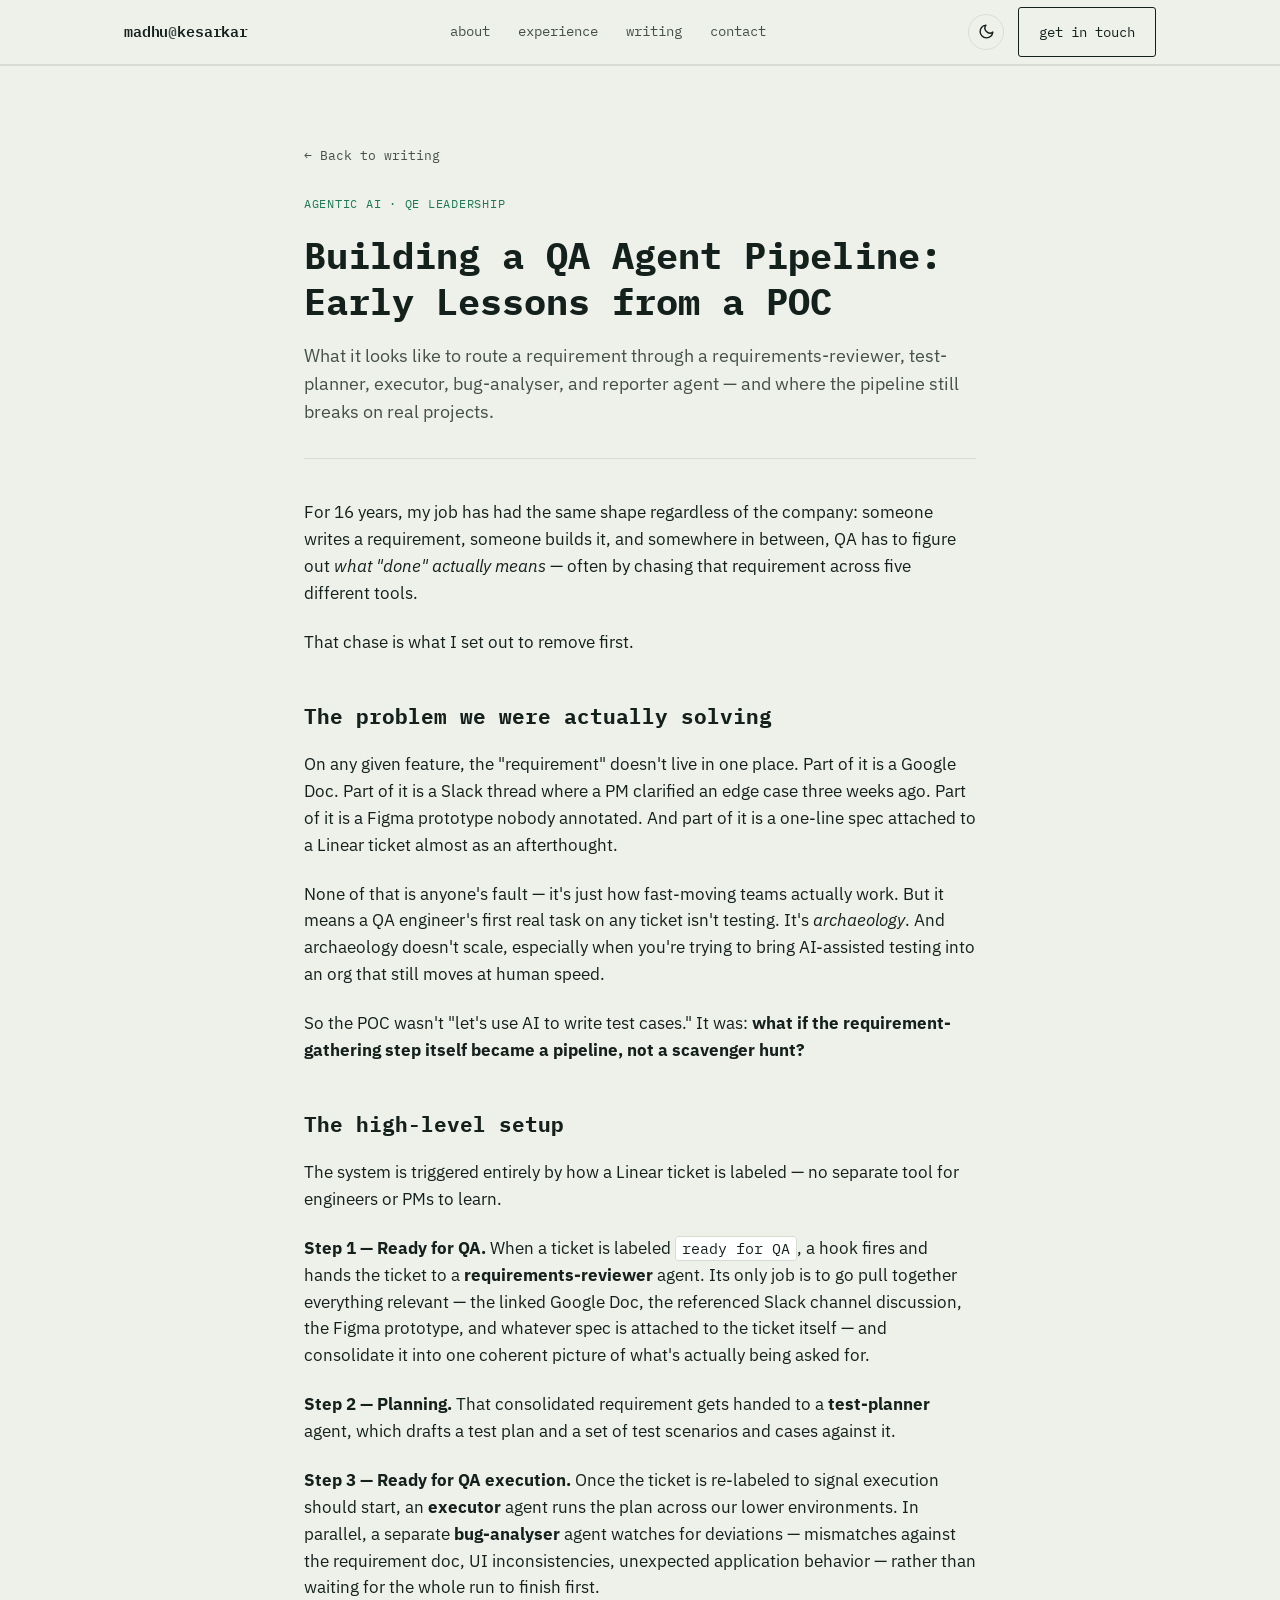
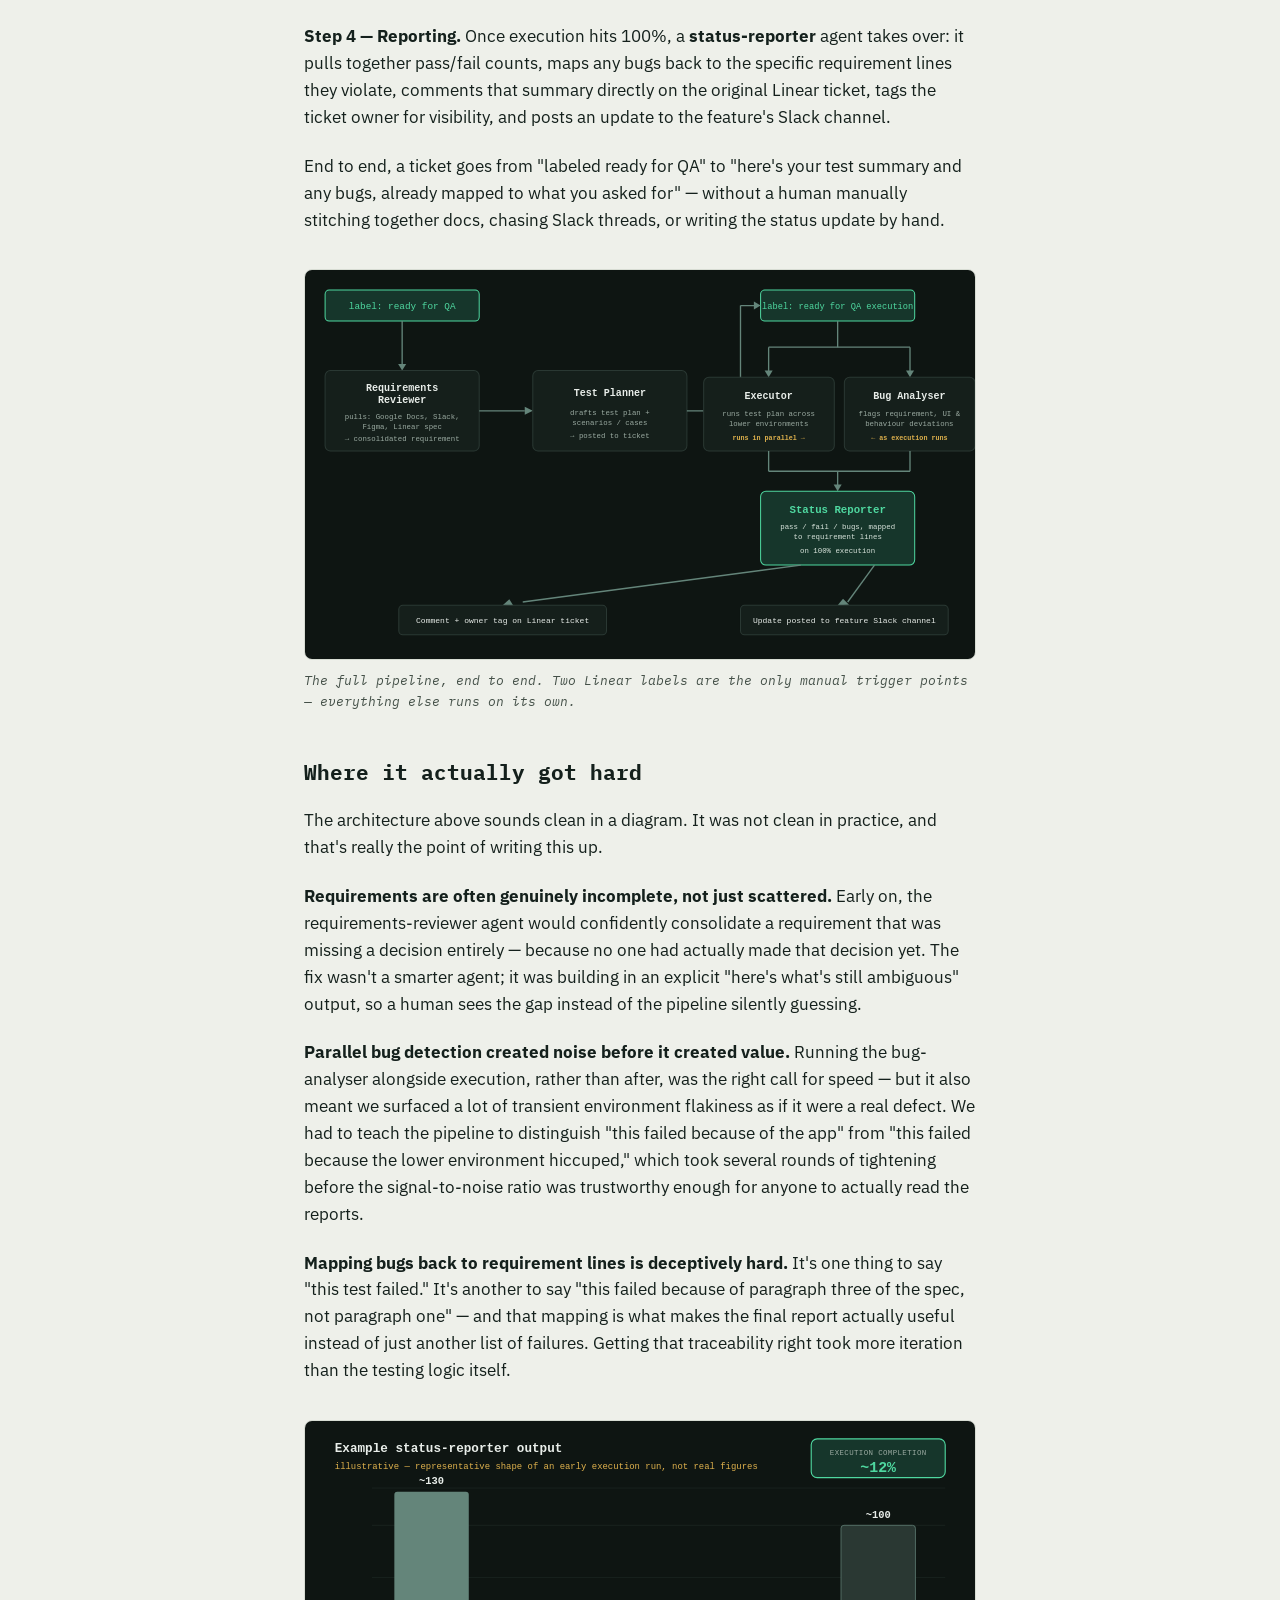
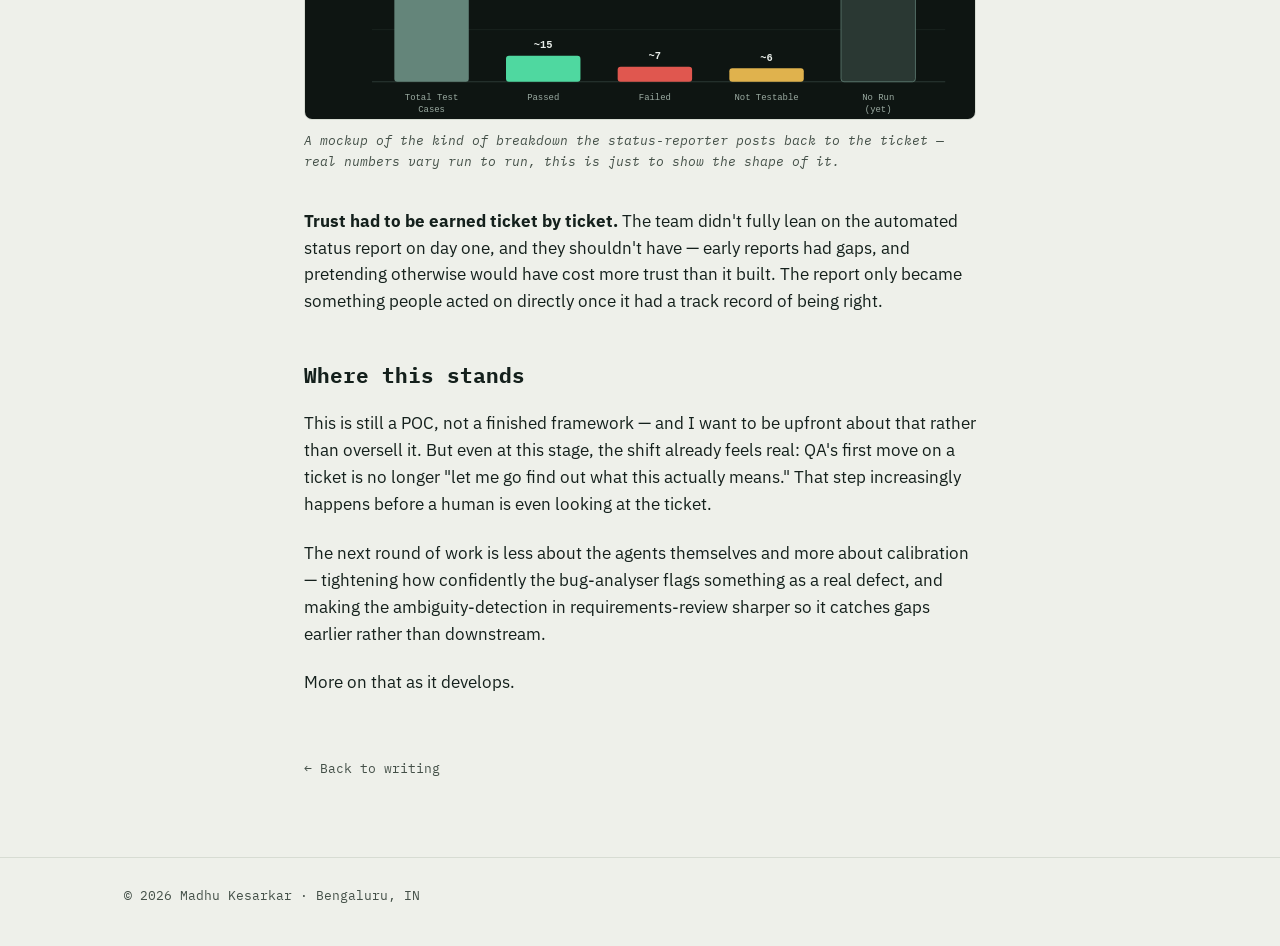
==== articles/qa-agent-pipeline-poc.html @ 87da4676 "Add QA pipeline article with diagrams" ====
<!DOCTYPE html>
<html lang="en">
<head>
<meta charset="UTF-8">
<meta name="viewport" content="width=device-width, initial-scale=1.0">
<title>Building a QA Agent Pipeline: Early Lessons from a POC — Madhu Kesarkar</title>
<meta name="description" content="A high-level look at an agentic QA pipeline POC — requirements-reviewer, test-planner, executor and bug-analyser agents triggered from Linear, and the real challenges hit along the way.">
<link rel="preconnect" href="https://fonts.googleapis.com">
<link rel="preconnect" href="https://fonts.gstatic.com" crossorigin>
<link href="https://fonts.googleapis.com/css2?family=IBM+Plex+Mono:wght@400;500;600;700&family=IBM+Plex+Sans:wght@400;500;600&display=swap" rel="stylesheet">
<link rel="stylesheet" href="../styles.css">
<script>
  (function(){
    try{
      var saved = localStorage.getItem('theme');
      var theme = saved || (window.matchMedia('(prefers-color-scheme: light)').matches ? 'light' : 'dark');
      document.documentElement.setAttribute('data-theme', theme);
    }catch(e){
      document.documentElement.setAttribute('data-theme', 'dark');
    }
  })();
</script>
</head>
<body>

<a class="skip-link" href="#main">Skip to content</a>

<header class="site-header">
  <div class="wrap header-inner">
    <a class="brand" href="../index.html#top">madhu<span class="brand-dim">@</span>kesarkar</a>
    <nav class="main-nav" aria-label="Primary">
      <a href="../index.html#about">about</a>
      <a href="../index.html#experience">experience</a>
      <a href="../index.html#writing">writing</a>
      <a href="../index.html#contact">contact</a>
    </nav>
    <div class="header-actions">
      <button class="theme-toggle" id="themeToggle" type="button" aria-label="Switch between light and dark theme">
        <svg class="icon-sun" viewBox="0 0 24 24" fill="none" stroke="currentColor" stroke-width="2" stroke-linecap="round" stroke-linejoin="round" aria-hidden="true"><circle cx="12" cy="12" r="4"></circle><path d="M12 2v2M12 20v2M4.93 4.93l1.41 1.41M17.66 17.66l1.41 1.41M2 12h2M20 12h2M6.34 17.66l-1.41 1.41M19.07 4.93l-1.41 1.41"></path></svg>
        <svg class="icon-moon" viewBox="0 0 24 24" fill="none" stroke="currentColor" stroke-width="2" stroke-linecap="round" stroke-linejoin="round" aria-hidden="true"><path d="M21 12.79A9 9 0 1 1 11.21 3 7 7 0 0 0 21 12.79z"></path></svg>
      </button>
      <a class="btn btn-ghost header-cta" href="../index.html#contact">get in touch</a>
    </div>
  </div>
</header>

<main id="main">
  <article class="section article-page">
    <div class="wrap article-wrap">

      <a class="back-link" href="../index.html#writing">← Back to writing</a>

      <p class="eyebrow">agentic ai · qe leadership</p>
      <h1 class="article-title">Building a QA Agent Pipeline: Early Lessons from a POC</h1>
      <p class="article-dek">What it looks like to route a requirement through a requirements-reviewer, test-planner, executor, bug-analyser, and reporter agent — and where the pipeline still breaks on real projects.</p>

      <div class="article-prose">

        <p>For 16 years, my job has had the same shape regardless of the company: someone writes a requirement, someone builds it, and somewhere in between, QA has to figure out <em>what "done" actually means</em> — often by chasing that requirement across five different tools.</p>

        <p>That chase is what I set out to remove first.</p>

        <h2>The problem we were actually solving</h2>

        <p>On any given feature, the "requirement" doesn't live in one place. Part of it is a Google Doc. Part of it is a Slack thread where a PM clarified an edge case three weeks ago. Part of it is a Figma prototype nobody annotated. And part of it is a one-line spec attached to a Linear ticket almost as an afterthought.</p>

        <p>None of that is anyone's fault — it's just how fast-moving teams actually work. But it means a QA engineer's first real task on any ticket isn't testing. It's <em>archaeology</em>. And archaeology doesn't scale, especially when you're trying to bring AI-assisted testing into an org that still moves at human speed.</p>

        <p>So the POC wasn't "let's use AI to write test cases." It was: <strong>what if the requirement-gathering step itself became a pipeline, not a scavenger hunt?</strong></p>

        <h2>The high-level setup</h2>

        <p>The system is triggered entirely by how a Linear ticket is labeled — no separate tool for engineers or PMs to learn.</p>

        <p><strong>Step 1 — Ready for QA.</strong> When a ticket is labeled <code>ready for QA</code>, a hook fires and hands the ticket to a <strong>requirements-reviewer</strong> agent. Its only job is to go pull together everything relevant — the linked Google Doc, the referenced Slack channel discussion, the Figma prototype, and whatever spec is attached to the ticket itself — and consolidate it into one coherent picture of what's actually being asked for.</p>

        <p><strong>Step 2 — Planning.</strong> That consolidated requirement gets handed to a <strong>test-planner</strong> agent, which drafts a test plan and a set of test scenarios and cases against it.</p>

        <p><strong>Step 3 — Ready for QA execution.</strong> Once the ticket is re-labeled to signal execution should start, an <strong>executor</strong> agent runs the plan across our lower environments. In parallel, a separate <strong>bug-analyser</strong> agent watches for deviations — mismatches against the requirement doc, UI inconsistencies, unexpected application behavior — rather than waiting for the whole run to finish first.</p>

        <p><strong>Step 4 — Reporting.</strong> Once execution hits 100%, a <strong>status-reporter</strong> agent takes over: it pulls together pass/fail counts, maps any bugs back to the specific requirement lines they violate, comments that summary directly on the original Linear ticket, tags the ticket owner for visibility, and posts an update to the feature's Slack channel.</p>

        <p>End to end, a ticket goes from "labeled ready for QA" to "here's your test summary and any bugs, already mapped to what you asked for" — without a human manually stitching together docs, chasing Slack threads, or writing the status update by hand.</p>

        <figure class="article-figure">
          <img src="images/pipeline-flow.svg" alt="Pipeline flow: from a Linear ticket labeled ready for QA, through requirements-reviewer, test-planner, executor and bug-analyser running in parallel, to a status-reporter that comments back on the ticket and posts to Slack">
          <figcaption>The full pipeline, end to end. Two Linear labels are the only manual trigger points — everything else runs on its own.</figcaption>
        </figure>

        <h2>Where it actually got hard</h2>

        <p>The architecture above sounds clean in a diagram. It was not clean in practice, and that's really the point of writing this up.</p>

        <p><strong>Requirements are often genuinely incomplete, not just scattered.</strong> Early on, the requirements-reviewer agent would confidently consolidate a requirement that was missing a decision entirely — because no one had actually made that decision yet. The fix wasn't a smarter agent; it was building in an explicit "here's what's still ambiguous" output, so a human sees the gap instead of the pipeline silently guessing.</p>

        <p><strong>Parallel bug detection created noise before it created value.</strong> Running the bug-analyser alongside execution, rather than after, was the right call for speed — but it also meant we surfaced a lot of transient environment flakiness as if it were a real defect. We had to teach the pipeline to distinguish "this failed because of the app" from "this failed because the lower environment hiccuped," which took several rounds of tightening before the signal-to-noise ratio was trustworthy enough for anyone to actually read the reports.</p>

        <p><strong>Mapping bugs back to requirement lines is deceptively hard.</strong> It's one thing to say "this test failed." It's another to say "this failed because of paragraph three of the spec, not paragraph one" — and that mapping is what makes the final report actually useful instead of just another list of failures. Getting that traceability right took more iteration than the testing logic itself.</p>

        <figure class="article-figure">
          <img src="images/example-status-report.svg" alt="Example bar chart of an illustrative status report: 42 passed, 6 failed, 5 bugs mapped to requirement, 2 unmapped deviations">
          <figcaption>A mockup of the kind of breakdown the status-reporter posts back to the ticket — real numbers vary run to run, this is just to show the shape of it.</figcaption>
        </figure>

        <p><strong>Trust had to be earned ticket by ticket.</strong> The team didn't fully lean on the automated status report on day one, and they shouldn't have — early reports had gaps, and pretending otherwise would have cost more trust than it built. The report only became something people acted on directly once it had a track record of being right.</p>

        <h2>Where this stands</h2>

        <p>This is still a POC, not a finished framework — and I want to be upfront about that rather than oversell it. But even at this stage, the shift already feels real: QA's first move on a ticket is no longer "let me go find out what this actually means." That step increasingly happens before a human is even looking at the ticket.</p>

        <p>The next round of work is less about the agents themselves and more about calibration — tightening how confidently the bug-analyser flags something as a real defect, and making the ambiguity-detection in requirements-review sharper so it catches gaps earlier rather than downstream.</p>

        <p>More on that as it develops.</p>

      </div>

      <a class="back-link back-link-bottom" href="../index.html#writing">← Back to writing</a>

    </div>
  </article>
</main>

<footer class="site-footer">
  <div class="wrap footer-inner">
    <span>© <span id="year">2026</span> Madhu Kesarkar · Bengaluru, IN</span>
  </div>
</footer>

<script src="../script.js"></script>
</body>
</html>
---- styles.css ----
/* ===========================================================
   Design tokens
=========================================================== */
:root{
  --ink:        #E8EDE9;
  --ink-soft:   #9AAAA1;
  --paper:      #0E1512;
  --panel:      #151F1B;
  --rule:       #2A3833;
  --pass:       #4FD8A0;
  --pass-bg:    #16362B;
  --pending:    #E0B24D;
  --pending-bg: #392E14;
  --term-bg:    #060B09;
  --term-text:  #D9E4DC;
  --term-dim:   #64857A;
  --header-bg:  rgba(14,21,18,0.85);
  --alt-bg:     rgba(255,255,255,0.02);

  --font-mono: 'IBM Plex Mono', ui-monospace, SFMono-Regular, Menlo, monospace;
  --font-sans: 'IBM Plex Sans', -apple-system, BlinkMacSystemFont, sans-serif;

  --wrap: 1080px;
}

:root[data-theme="light"]{
  --ink:        #14201C;
  --ink-soft:   #445048;
  --paper:      #EEF0EA;
  --panel:      #FFFFFF;
  --rule:       #D7DCD3;
  --pass:       #1E7A54;
  --pass-bg:    #E4F0E9;
  --pending:    #8A6A1C;
  --pending-bg: #F1EADA;
  --term-bg:    #101815;
  --term-text:  #D9E4DC;
  --term-dim:   #7FA394;
  --header-bg:  rgba(238,240,234,0.9);
  --alt-bg:     rgba(20,32,28,0.03);
}

*, *::before, *::after{ box-sizing: border-box; }

html{ scroll-behavior: smooth; }
@media (prefers-reduced-motion: reduce){
  html{ scroll-behavior: auto; }
  *, *::before, *::after{ animation-duration: 0.001ms !important; animation-iteration-count: 1 !important; transition-duration: 0.001ms !important; }
}

body{
  margin:0;
  background: var(--paper);
  color: var(--ink);
  font-family: var(--font-sans);
  font-size: 16px;
  line-height: 1.6;
  -webkit-font-smoothing: antialiased;
  transition: background 0.2s ease, color 0.2s ease;
}

.wrap{
  max-width: var(--wrap);
  margin: 0 auto;
  padding: 0 24px;
}

a{ color: inherit; }

.skip-link{
  position:absolute; left:-9999px; top:auto;
  background: var(--ink); color: var(--paper);
  padding: 10px 16px; z-index: 100; font-family: var(--font-mono);
}
.skip-link:focus{ left: 16px; top: 16px; }

:focus-visible{
  outline: 2px solid var(--pass);
  outline-offset: 3px;
}

/* ===========================================================
   Header
=========================================================== */
.site-header{
  position: sticky; top:0; z-index: 50;
  background: var(--header-bg);
  backdrop-filter: blur(6px);
  border-bottom: 1px solid var(--rule);
}
.header-inner{
  display:flex; align-items:center; justify-content:space-between;
  height: 64px;
}
.brand{
  font-family: var(--font-mono);
  font-weight:600;
  font-size: 0.95rem;
  text-decoration:none;
  letter-spacing: -0.01em;
}
.brand-dim{ color: var(--ink-soft); }

.main-nav{
  display:flex; gap: 28px;
  font-family: var(--font-mono);
  font-size: 0.85rem;
}
.main-nav a{ text-decoration:none; color: var(--ink-soft); }
.main-nav a:hover{ color: var(--ink); }

.header-cta{
  font-size: 0.8rem;
  padding: 8px 14px;
}

.header-actions{
  display:flex; align-items:center; gap: 14px;
}

.theme-toggle{
  display:flex; align-items:center; justify-content:center;
  width: 36px; height: 36px;
  border-radius: 999px;
  border: 1px solid var(--rule);
  background: transparent;
  color: var(--ink);
  cursor: pointer;
  transition: border-color 0.15s ease, background 0.15s ease;
}
.theme-toggle:hover{ border-color: var(--pass); }
.theme-toggle svg{ width: 17px; height: 17px; }
.theme-toggle .icon-moon{ display:none; }
:root[data-theme="light"] .theme-toggle .icon-sun{ display:none; }
:root[data-theme="light"] .theme-toggle .icon-moon{ display:block; }

@media (max-width: 720px){
  .main-nav{ display:none; }
}

/* ===========================================================
   Buttons
=========================================================== */
.btn{
  display:inline-flex; align-items:center; gap:6px;
  font-family: var(--font-mono);
  font-size: 0.9rem;
  text-decoration:none;
  padding: 12px 20px;
  border-radius: 3px;
  border: 1px solid transparent;
  transition: background 0.15s ease, color 0.15s ease, border-color 0.15s ease;
}
.btn-primary{
  background: var(--ink);
  color: var(--paper);
}
.btn-primary:hover{ background: var(--pass); }

.btn-ghost{
  border-color: var(--ink);
  color: var(--ink);
  background: transparent;
}
.btn-ghost:hover{ background: var(--ink); color: var(--paper); }

/* ===========================================================
   Hero
=========================================================== */
.hero{ padding: 64px 0 40px; }

.hero-grid{
  display:grid;
  grid-template-columns: 1.1fr 1fr;
  gap: 56px;
  align-items: start;
}

.eyebrow{
  font-family: var(--font-mono);
  font-size: 0.78rem;
  letter-spacing: 0.06em;
  text-transform: uppercase;
  color: var(--pass);
  margin: 0 0 18px;
}

.hero-title{
  font-family: var(--font-mono);
  font-size: clamp(2rem, 4vw, 3rem);
  font-weight: 700;
  line-height: 1.15;
  letter-spacing: -0.01em;
  margin: 0 0 22px;
}
.hero-title em{ font-style: italic; color: var(--pass); }

.hero-lede{
  font-size: 1.05rem;
  color: var(--ink-soft);
  max-width: 46ch;
  margin: 0 0 28px;
}

.hero-actions{ display:flex; gap: 14px; flex-wrap: wrap; }

/* Terminal console */
.console{
  background: var(--term-bg);
  color: var(--term-text);
  border: 1px solid var(--rule);
  border-radius: 8px;
  overflow: hidden;
  box-shadow: 0 20px 50px -20px rgba(0,0,0,0.6);
}
.console-head{
  padding: 10px 16px;
  border-bottom: 1px solid rgba(255,255,255,0.08);
}
.console-tag{
  font-family: var(--font-mono);
  font-size: 0.72rem;
  color: var(--term-dim);
  letter-spacing: 0.04em;
}
.console-body{
  margin:0;
  padding: 22px 20px 26px;
  font-family: var(--font-mono);
  font-size: 0.88rem;
  line-height: 1.9;
  white-space: pre-wrap;
  word-break: break-word;
}
.c-prompt{ color: var(--pass); }
.c-out{ color: var(--term-text); }
.c-dim{ color: var(--term-dim); }
.c-pass{ color: #7FD8AE; display:inline-block; margin-top:4px; }

.cursor{
  display:inline-block;
  width: 8px; height: 1em;
  background: #7FD8AE;
  margin-left: 6px;
  vertical-align: text-bottom;
  animation: blink 1s steps(1) infinite;
}
@keyframes blink{ 50%{ opacity: 0; } }

@media (max-width: 860px){
  .hero-grid{ grid-template-columns: 1fr; }
}

/* Stat strip */
.stat-strip{
  list-style:none; margin: 40px 0 0; padding:0;
  display:flex; flex-wrap: wrap; gap: 12px;
}
.stat-pill{
  display:flex; align-items:center; gap:8px;
  font-family: var(--font-mono);
  font-size: 0.8rem;
  background: var(--panel);
  border: 1px solid var(--rule);
  padding: 9px 14px;
  border-radius: 999px;
}
.stat-pill .dot{
  width:7px; height:7px; border-radius:50%;
  background: var(--pass);
  flex: none;
}

/* ===========================================================
   Sections
=========================================================== */
.section{ padding: 76px 0; border-top: 1px solid var(--rule); }
.section-alt{ background: var(--alt-bg); }

.section-grid{
  display:grid;
  grid-template-columns: 180px 1fr;
  gap: 48px;
}
@media (max-width: 720px){
  .section-grid{ grid-template-columns: 1fr; gap: 20px; }
}

.label-tag{
  font-family: var(--font-mono);
  font-size: 0.8rem;
  text-transform: uppercase;
  letter-spacing: 0.06em;
  color: var(--ink-soft);
  position: sticky;
  top: 90px;
}

.lead-text{
  font-size: 1.15rem;
  max-width: 62ch;
  margin: 0 0 32px;
}
.lead-text-tight{ margin-bottom: 40px; }

.about-layout{
  display:grid;
  grid-template-columns: 220px 1fr;
  gap: 40px;
  align-items: start;
}
.about-photo{
  margin:0;
  border-radius: 8px;
  overflow: hidden;
  border: 1px solid var(--rule);
  background: var(--panel);
}
.about-photo img{
  display:block;
  width: 100%;
  aspect-ratio: 4 / 5;
  object-fit: cover;
  object-position: top center;
}
.about-photo figcaption{
  font-family: var(--font-mono);
  font-size: 0.72rem;
  color: var(--ink-soft);
  padding: 10px 12px;
  border-top: 1px solid var(--rule);
}

@media (max-width: 720px){
  .about-layout{ grid-template-columns: 1fr; }
  .about-photo{ max-width: 220px; }
}

.skill-groups{
  display: grid;
  gap: 24px;
  margin: 0 0 40px;
}
.skill-group-label{
  font-family: var(--font-mono);
  font-size: 0.72rem;
  text-transform: uppercase;
  letter-spacing: 0.06em;
  color: var(--ink-soft);
  margin: 0 0 10px;
}
.skill-group .chip-list{ margin: 0; }

/* Chip list (skills) */
.chip-list{
  list-style:none; margin: 0 0 40px; padding:0;
  display:flex; flex-wrap:wrap; gap: 10px;
}
.chip-list li{
  font-family: var(--font-mono);
  font-size: 0.8rem;
  background: var(--panel);
  border: 1px solid var(--rule);
  border-radius: 4px;
  padding: 7px 12px;
}

.now-heading{
  font-family: var(--font-mono);
  font-size: 0.8rem;
  text-transform: uppercase;
  letter-spacing: 0.05em;
  color: var(--pass);
  margin: 0 0 12px;
}
.now-list{ margin: 0; padding-left: 20px; }
.now-list li{ margin-bottom: 8px; }

/* ===========================================================
   Experience timeline
=========================================================== */
.timeline{
  list-style:none; margin:0; padding:0;
  border-left: 2px solid var(--rule);
}
.role{
  position: relative;
  padding: 0 0 40px 28px;
}
.role::before{
  content:"";
  position:absolute;
  left: -7px; top: 4px;
  width: 12px; height: 12px;
  border-radius: 50%;
  background: var(--pass-bg);
  border: 2px solid var(--pass);
}
.role:last-child{ padding-bottom: 4px; }

.role-when{
  font-family: var(--font-mono);
  font-size: 0.78rem;
  color: var(--pass);
  margin-bottom: 6px;
}
.role-main h3{
  margin: 0 0 4px;
  font-size: 1.15rem;
  font-family: var(--font-mono);
}
.role-org{
  margin: 0 0 12px;
  color: var(--ink-soft);
  font-size: 0.95rem;
}
.role-context{ color: var(--ink-soft); }

.role-points{ margin: 0 0 14px; padding-left: 20px; }
.role-points li{ margin-bottom: 6px; }

.role-current{
  background: var(--pass-bg);
  border-radius: 8px;
  padding: 18px 20px 18px 34px;
  margin-left: -34px;
  margin-bottom: 8px;
}
.role-current::before{
  left: 8px;
}
.current-tag{
  display:inline-block;
  font-family: var(--font-mono);
  font-size: 0.68rem;
  text-transform: uppercase;
  letter-spacing: 0.05em;
  color: var(--paper);
  background: var(--pass);
  padding: 3px 9px;
  border-radius: 999px;
  margin-left: 8px;
  vertical-align: middle;
}

.tag-list{
  list-style:none; display:flex; flex-wrap:wrap; gap:8px; margin:0; padding:0;
}
.tag-list li{
  font-family: var(--font-mono);
  font-size: 0.72rem;
  background: var(--pass-bg);
  color: var(--pass);
  padding: 4px 10px;
  border-radius: 999px;
}

.edu-cert-grid{
  margin-top: 48px;
  display:grid;
  grid-template-columns: 1fr 1fr;
  gap: 40px;
  padding-top: 40px;
  border-top: 1px solid var(--rule);
}
@media (max-width: 640px){
  .edu-cert-grid{ grid-template-columns: 1fr; }
}
.plain-text{ margin:0; }
.plain-list{ margin:0; padding-left: 20px; }
.plain-list li{ margin-bottom: 6px; }

/* ===========================================================
   Writing queue
=========================================================== */
.writing-queue{ list-style:none; margin:0; padding:0; display:flex; flex-direction:column; gap: 28px; }
.queue-item{
  background: var(--panel);
  border: 1px solid var(--rule);
  border-radius: 6px;
  padding: 22px 24px;
}
.queue-status{
  display:inline-block;
  font-family: var(--font-mono);
  font-size: 0.7rem;
  text-transform: uppercase;
  letter-spacing: 0.05em;
  color: var(--pending);
  background: var(--pending-bg);
  padding: 4px 10px;
  border-radius: 999px;
  margin-bottom: 12px;
}
.queue-item h3{ margin: 0 0 8px; font-size: 1.05rem; }
.queue-item h3 a{ color: var(--ink); text-decoration: none; }
.queue-item h3 a:hover{ color: var(--pass); }
.queue-item p{ margin: 0 0 14px; color: var(--ink-soft); }

.queue-status-live{
  color: var(--pass);
  background: var(--pass-bg);
}

.read-link{
  display:inline-block;
  margin-top: 14px;
  font-family: var(--font-mono);
  font-size: 0.82rem;
  color: var(--pass);
  text-decoration: none;
}
.read-link:hover{ text-decoration: underline; }

/* ===========================================================
   Article page
=========================================================== */
.article-wrap{ max-width: 720px; }

.back-link{
  display:inline-block;
  font-family: var(--font-mono);
  font-size: 0.82rem;
  color: var(--ink-soft);
  text-decoration: none;
  margin-bottom: 28px;
}
.back-link:hover{ color: var(--pass); }
.back-link-bottom{ margin-top: 40px; margin-bottom: 0; }

.article-title{
  font-family: var(--font-mono);
  font-size: clamp(1.6rem, 3.4vw, 2.3rem);
  line-height: 1.25;
  margin: 0 0 18px;
}

.article-dek{
  font-size: 1.1rem;
  color: var(--ink-soft);
  margin: 0 0 40px;
  padding-bottom: 32px;
  border-bottom: 1px solid var(--rule);
}

.article-prose{ font-size: 1.05rem; }
.article-prose p{ margin: 0 0 22px; }
.article-prose h2{
  font-family: var(--font-mono);
  font-size: 1.3rem;
  margin: 44px 0 18px;
}
.article-prose strong{ color: var(--ink); }
.article-prose code{
  font-family: var(--font-mono);
  font-size: 0.88em;
  background: var(--panel);
  border: 1px solid var(--rule);
  padding: 2px 6px;
  border-radius: 3px;
}

.article-figure{
  margin: 36px 0;
}
.article-figure img{
  width: 100%;
  height: auto;
  border-radius: 8px;
  border: 1px solid var(--rule);
  display:block;
}
.article-figure figcaption{
  font-family: var(--font-mono);
  font-size: 0.82rem;
  color: var(--ink-soft);
  margin-top: 10px;
  font-style: italic;
}
.section-contact{ text-align:center; }
.contact-title{
  font-family: var(--font-mono);
  font-size: clamp(1.5rem, 3vw, 2.1rem);
  max-width: 20ch;
  margin: 0 auto 32px;
}
.contact-links{
  display:flex; gap: 14px; justify-content:center; flex-wrap: wrap;
  margin-bottom: 56px;
}

.contact-form{
  max-width: 520px;
  margin: 0 auto;
  text-align: left;
}
.hp-field{ position:absolute; left:-9999px; }
.form-row{ margin-bottom: 20px; }
.form-row label{
  display:block;
  font-family: var(--font-mono);
  font-size: 0.8rem;
  color: var(--ink-soft);
  margin-bottom: 6px;
}
.form-row input,
.form-row textarea{
  width: 100%;
  background: var(--panel);
  border: 1px solid var(--rule);
  border-radius: 4px;
  color: var(--ink);
  font-family: var(--font-sans);
  font-size: 0.95rem;
  padding: 10px 12px;
  resize: vertical;
}
.form-row input:focus,
.form-row textarea:focus{
  outline: 2px solid var(--pass);
  outline-offset: 1px;
}
.contact-form .btn{
  width: 100%;
  justify-content: center;
  border: none;
  cursor: pointer;
}
.form-status{
  font-family: var(--font-mono);
  font-size: 0.85rem;
  color: var(--pass);
  margin: 14px 0 0;
  min-height: 1.2em;
}

/* ===========================================================
   Footer
=========================================================== */
.site-footer{
  border-top: 1px solid var(--rule);
  padding: 28px 0 40px;
}
.footer-inner{
  font-family: var(--font-mono);
  font-size: 0.8rem;
  color: var(--ink-soft);
}
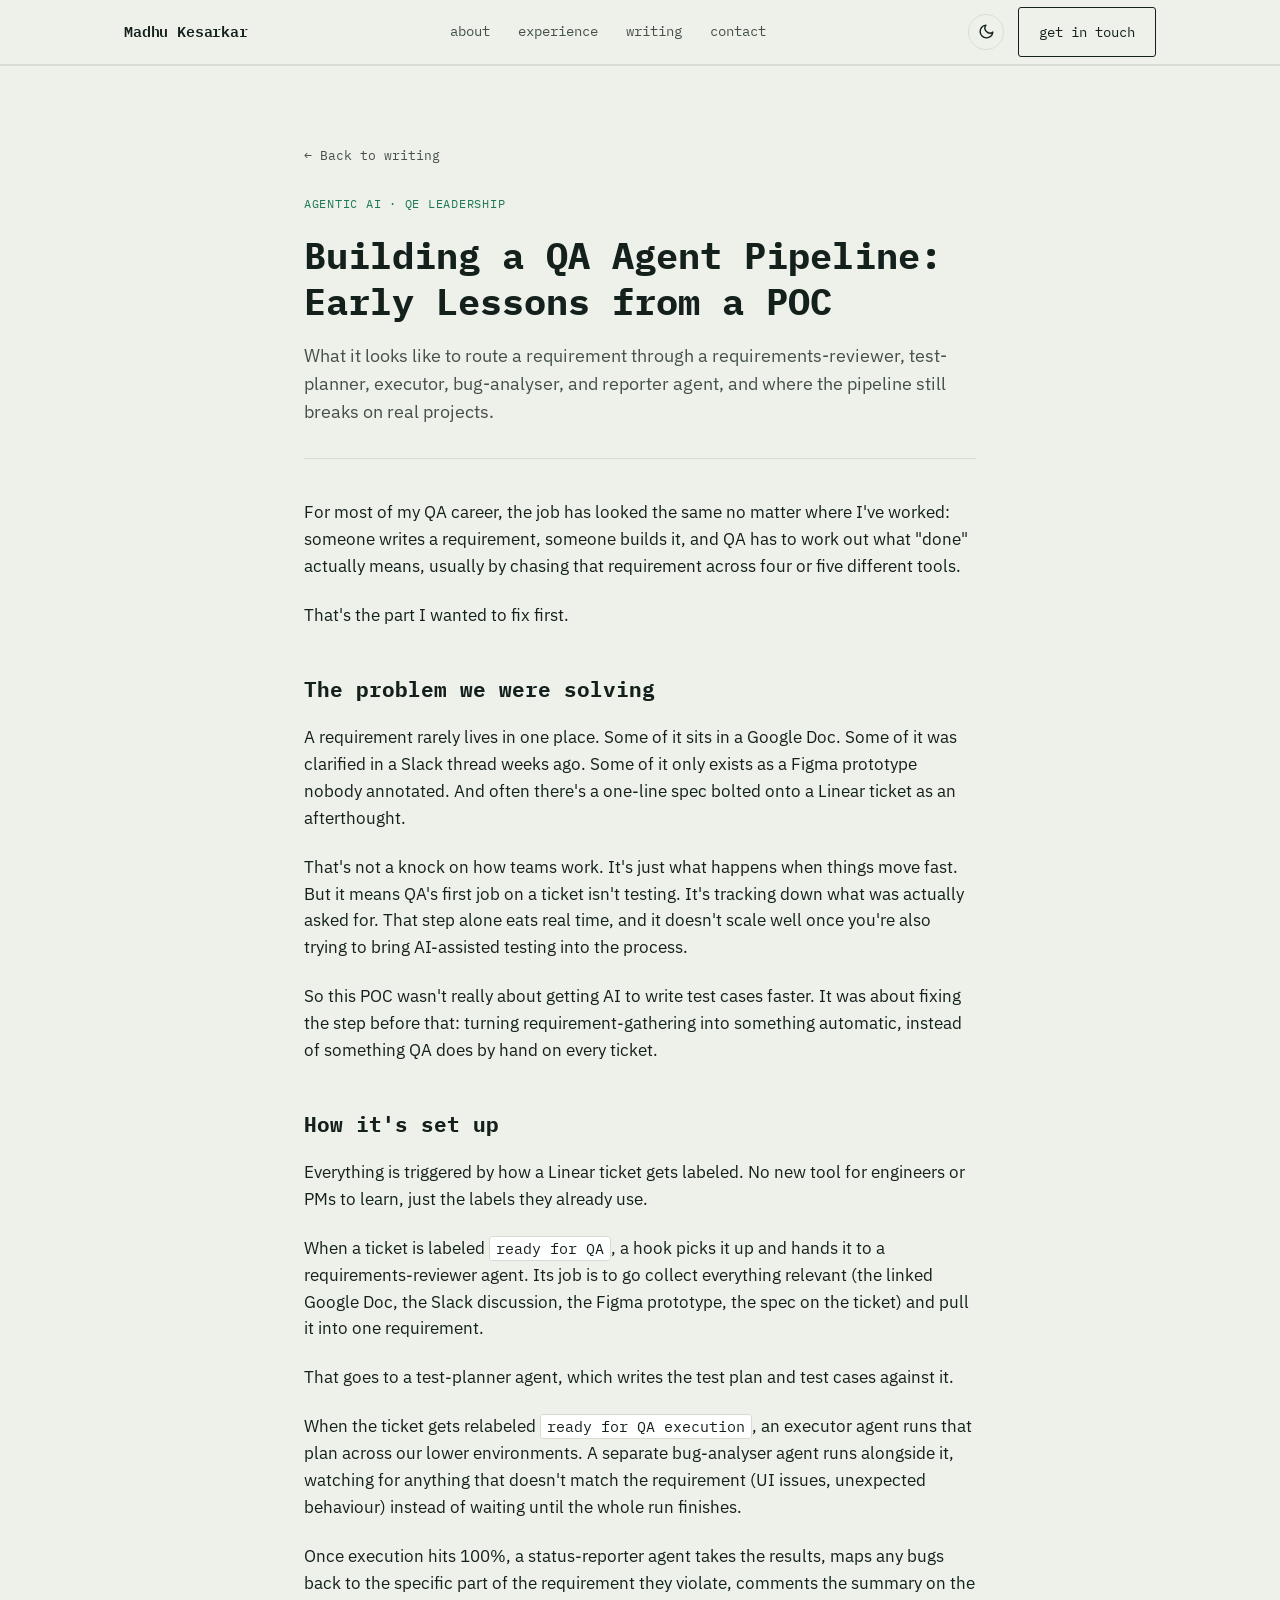
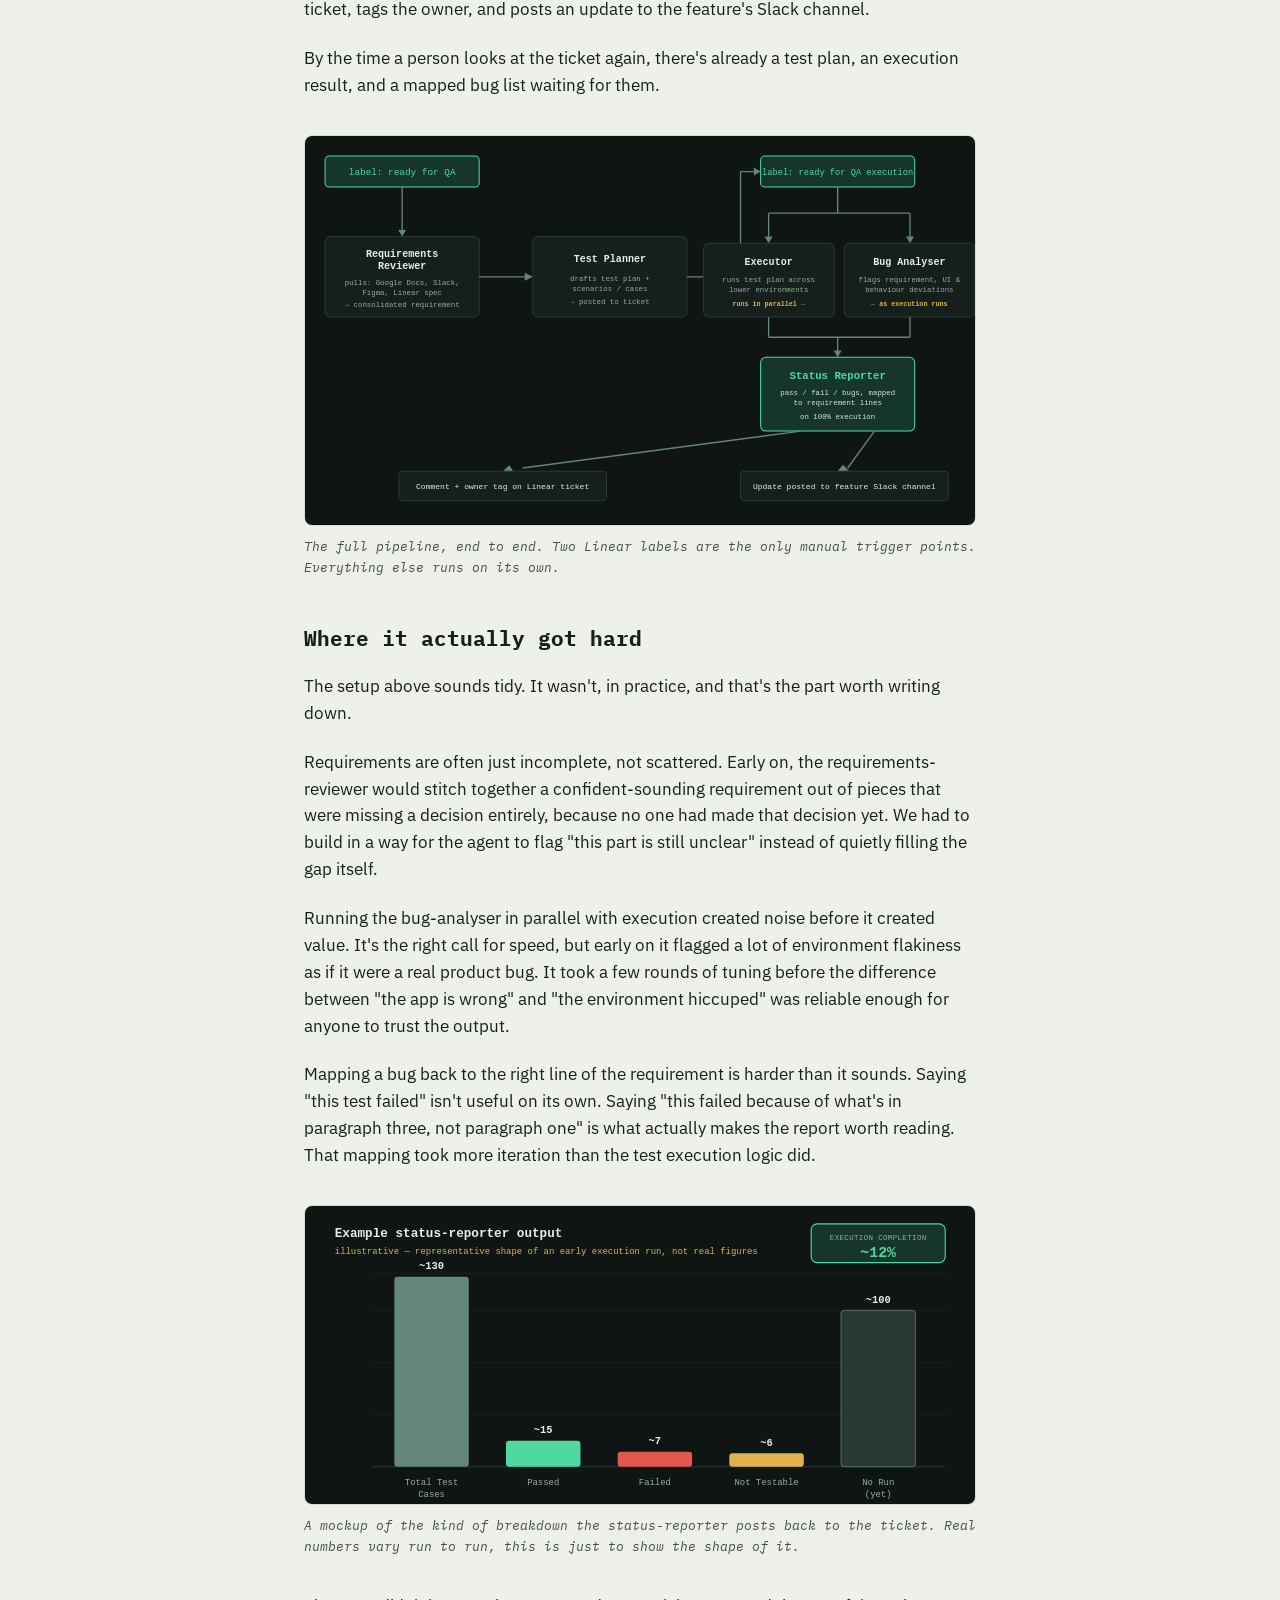
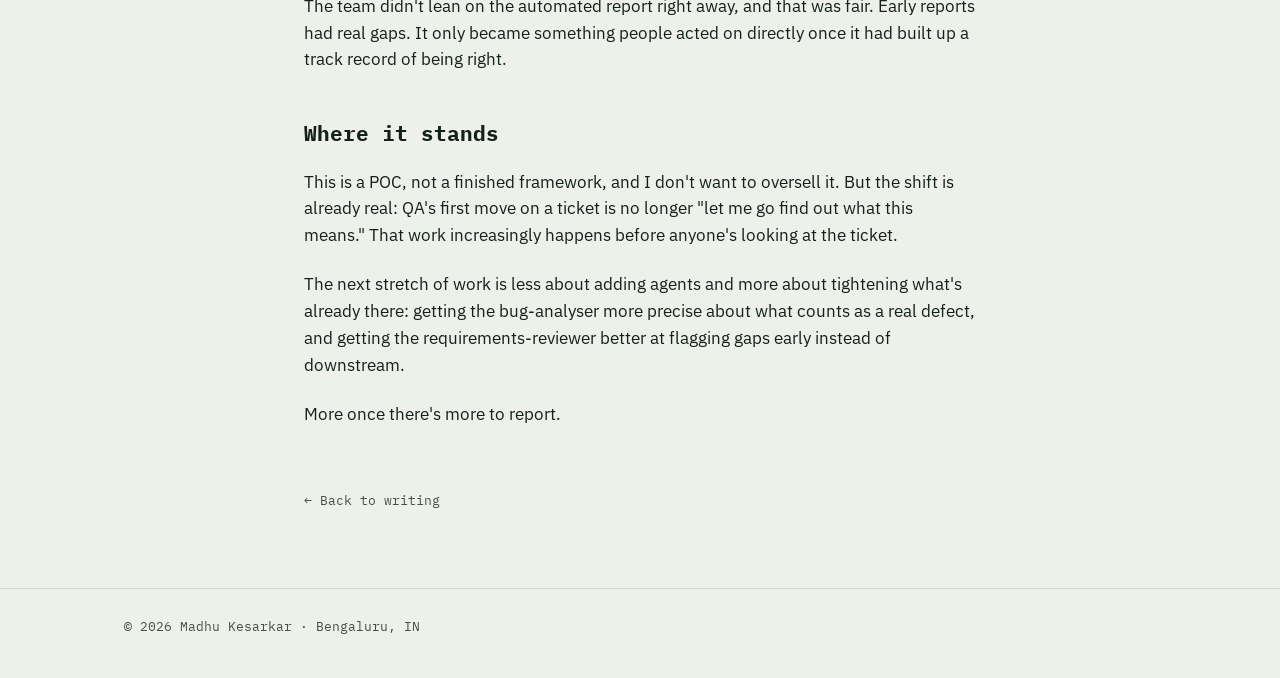
==== commit 57e32941: "Fix header name, remove em-dashes from article" ====
--- a/articles/qa-agent-pipeline-poc.html
+++ b/articles/qa-agent-pipeline-poc.html
@@ -3,8 +3,8 @@
 <head>
 <meta charset="UTF-8">
 <meta name="viewport" content="width=device-width, initial-scale=1.0">
-<title>Building a QA Agent Pipeline: Early Lessons from a POC — Madhu Kesarkar</title>
-<meta name="description" content="A high-level look at an agentic QA pipeline POC — requirements-reviewer, test-planner, executor and bug-analyser agents triggered from Linear, and the real challenges hit along the way.">
+<title>Building a QA Agent Pipeline: Early Lessons from a POC | Madhu Kesarkar</title>
+<meta name="description" content="A high-level look at an agentic QA pipeline POC: requirements-reviewer, test-planner, executor and bug-analyser agents triggered from Linear, and the real challenges hit along the way.">
 <link rel="preconnect" href="https://fonts.googleapis.com">
 <link rel="preconnect" href="https://fonts.gstatic.com" crossorigin>
 <link href="https://fonts.googleapis.com/css2?family=IBM+Plex+Mono:wght@400;500;600;700&family=IBM+Plex+Sans:wght@400;500;600&display=swap" rel="stylesheet">
@@ -27,7 +27,7 @@
 
 <header class="site-header">
   <div class="wrap header-inner">
-    <a class="brand" href="../index.html#top">madhu<span class="brand-dim">@</span>kesarkar</a>
+    <a class="brand" href="../index.html#top">Madhu Kesarkar</a>
     <nav class="main-nav" aria-label="Primary">
       <a href="../index.html#about">about</a>
       <a href="../index.html#experience">experience</a>
@@ -52,65 +52,65 @@
 
       <p class="eyebrow">agentic ai · qe leadership</p>
       <h1 class="article-title">Building a QA Agent Pipeline: Early Lessons from a POC</h1>
-      <p class="article-dek">What it looks like to route a requirement through a requirements-reviewer, test-planner, executor, bug-analyser, and reporter agent — and where the pipeline still breaks on real projects.</p>
+      <p class="article-dek">What it looks like to route a requirement through a requirements-reviewer, test-planner, executor, bug-analyser, and reporter agent, and where the pipeline still breaks on real projects.</p>
 
       <div class="article-prose">
 
-        <p>For 16 years, my job has had the same shape regardless of the company: someone writes a requirement, someone builds it, and somewhere in between, QA has to figure out <em>what "done" actually means</em> — often by chasing that requirement across five different tools.</p>
+        <p>For most of my QA career, the job has looked the same no matter where I've worked: someone writes a requirement, someone builds it, and QA has to work out what "done" actually means, usually by chasing that requirement across four or five different tools.</p>
 
-        <p>That chase is what I set out to remove first.</p>
+        <p>That's the part I wanted to fix first.</p>
 
-        <h2>The problem we were actually solving</h2>
+        <h2>The problem we were solving</h2>
 
-        <p>On any given feature, the "requirement" doesn't live in one place. Part of it is a Google Doc. Part of it is a Slack thread where a PM clarified an edge case three weeks ago. Part of it is a Figma prototype nobody annotated. And part of it is a one-line spec attached to a Linear ticket almost as an afterthought.</p>
+        <p>A requirement rarely lives in one place. Some of it sits in a Google Doc. Some of it was clarified in a Slack thread weeks ago. Some of it only exists as a Figma prototype nobody annotated. And often there's a one-line spec bolted onto a Linear ticket as an afterthought.</p>
 
-        <p>None of that is anyone's fault — it's just how fast-moving teams actually work. But it means a QA engineer's first real task on any ticket isn't testing. It's <em>archaeology</em>. And archaeology doesn't scale, especially when you're trying to bring AI-assisted testing into an org that still moves at human speed.</p>
+        <p>That's not a knock on how teams work. It's just what happens when things move fast. But it means QA's first job on a ticket isn't testing. It's tracking down what was actually asked for. That step alone eats real time, and it doesn't scale well once you're also trying to bring AI-assisted testing into the process.</p>
 
-        <p>So the POC wasn't "let's use AI to write test cases." It was: <strong>what if the requirement-gathering step itself became a pipeline, not a scavenger hunt?</strong></p>
+        <p>So this POC wasn't really about getting AI to write test cases faster. It was about fixing the step before that: turning requirement-gathering into something automatic, instead of something QA does by hand on every ticket.</p>
 
-        <h2>The high-level setup</h2>
+        <h2>How it's set up</h2>
 
-        <p>The system is triggered entirely by how a Linear ticket is labeled — no separate tool for engineers or PMs to learn.</p>
+        <p>Everything is triggered by how a Linear ticket gets labeled. No new tool for engineers or PMs to learn, just the labels they already use.</p>
 
-        <p><strong>Step 1 — Ready for QA.</strong> When a ticket is labeled <code>ready for QA</code>, a hook fires and hands the ticket to a <strong>requirements-reviewer</strong> agent. Its only job is to go pull together everything relevant — the linked Google Doc, the referenced Slack channel discussion, the Figma prototype, and whatever spec is attached to the ticket itself — and consolidate it into one coherent picture of what's actually being asked for.</p>
+        <p>When a ticket is labeled <code>ready for QA</code>, a hook picks it up and hands it to a requirements-reviewer agent. Its job is to go collect everything relevant (the linked Google Doc, the Slack discussion, the Figma prototype, the spec on the ticket) and pull it into one requirement.</p>
 
-        <p><strong>Step 2 — Planning.</strong> That consolidated requirement gets handed to a <strong>test-planner</strong> agent, which drafts a test plan and a set of test scenarios and cases against it.</p>
+        <p>That goes to a test-planner agent, which writes the test plan and test cases against it.</p>
 
-        <p><strong>Step 3 — Ready for QA execution.</strong> Once the ticket is re-labeled to signal execution should start, an <strong>executor</strong> agent runs the plan across our lower environments. In parallel, a separate <strong>bug-analyser</strong> agent watches for deviations — mismatches against the requirement doc, UI inconsistencies, unexpected application behavior — rather than waiting for the whole run to finish first.</p>
+        <p>When the ticket gets relabeled <code>ready for QA execution</code>, an executor agent runs that plan across our lower environments. A separate bug-analyser agent runs alongside it, watching for anything that doesn't match the requirement (UI issues, unexpected behaviour) instead of waiting until the whole run finishes.</p>
 
-        <p><strong>Step 4 — Reporting.</strong> Once execution hits 100%, a <strong>status-reporter</strong> agent takes over: it pulls together pass/fail counts, maps any bugs back to the specific requirement lines they violate, comments that summary directly on the original Linear ticket, tags the ticket owner for visibility, and posts an update to the feature's Slack channel.</p>
+        <p>Once execution hits 100%, a status-reporter agent takes the results, maps any bugs back to the specific part of the requirement they violate, comments the summary on the ticket, tags the owner, and posts an update to the feature's Slack channel.</p>
 
-        <p>End to end, a ticket goes from "labeled ready for QA" to "here's your test summary and any bugs, already mapped to what you asked for" — without a human manually stitching together docs, chasing Slack threads, or writing the status update by hand.</p>
+        <p>By the time a person looks at the ticket again, there's already a test plan, an execution result, and a mapped bug list waiting for them.</p>
 
         <figure class="article-figure">
           <img src="images/pipeline-flow.svg" alt="Pipeline flow: from a Linear ticket labeled ready for QA, through requirements-reviewer, test-planner, executor and bug-analyser running in parallel, to a status-reporter that comments back on the ticket and posts to Slack">
-          <figcaption>The full pipeline, end to end. Two Linear labels are the only manual trigger points — everything else runs on its own.</figcaption>
+          <figcaption>The full pipeline, end to end. Two Linear labels are the only manual trigger points. Everything else runs on its own.</figcaption>
         </figure>
 
         <h2>Where it actually got hard</h2>
 
-        <p>The architecture above sounds clean in a diagram. It was not clean in practice, and that's really the point of writing this up.</p>
+        <p>The setup above sounds tidy. It wasn't, in practice, and that's the part worth writing down.</p>
 
-        <p><strong>Requirements are often genuinely incomplete, not just scattered.</strong> Early on, the requirements-reviewer agent would confidently consolidate a requirement that was missing a decision entirely — because no one had actually made that decision yet. The fix wasn't a smarter agent; it was building in an explicit "here's what's still ambiguous" output, so a human sees the gap instead of the pipeline silently guessing.</p>
+        <p>Requirements are often just incomplete, not scattered. Early on, the requirements-reviewer would stitch together a confident-sounding requirement out of pieces that were missing a decision entirely, because no one had made that decision yet. We had to build in a way for the agent to flag "this part is still unclear" instead of quietly filling the gap itself.</p>
 
-        <p><strong>Parallel bug detection created noise before it created value.</strong> Running the bug-analyser alongside execution, rather than after, was the right call for speed — but it also meant we surfaced a lot of transient environment flakiness as if it were a real defect. We had to teach the pipeline to distinguish "this failed because of the app" from "this failed because the lower environment hiccuped," which took several rounds of tightening before the signal-to-noise ratio was trustworthy enough for anyone to actually read the reports.</p>
+        <p>Running the bug-analyser in parallel with execution created noise before it created value. It's the right call for speed, but early on it flagged a lot of environment flakiness as if it were a real product bug. It took a few rounds of tuning before the difference between "the app is wrong" and "the environment hiccuped" was reliable enough for anyone to trust the output.</p>
 
-        <p><strong>Mapping bugs back to requirement lines is deceptively hard.</strong> It's one thing to say "this test failed." It's another to say "this failed because of paragraph three of the spec, not paragraph one" — and that mapping is what makes the final report actually useful instead of just another list of failures. Getting that traceability right took more iteration than the testing logic itself.</p>
+        <p>Mapping a bug back to the right line of the requirement is harder than it sounds. Saying "this test failed" isn't useful on its own. Saying "this failed because of what's in paragraph three, not paragraph one" is what actually makes the report worth reading. That mapping took more iteration than the test execution logic did.</p>
 
         <figure class="article-figure">
-          <img src="images/example-status-report.svg" alt="Example bar chart of an illustrative status report: 42 passed, 6 failed, 5 bugs mapped to requirement, 2 unmapped deviations">
-          <figcaption>A mockup of the kind of breakdown the status-reporter posts back to the ticket — real numbers vary run to run, this is just to show the shape of it.</figcaption>
+          <img src="images/example-status-report.svg" alt="Example bar chart of an illustrative status report showing total test cases, passed, failed, not testable, and no-run counts, with execution completion highlighted at roughly 12 percent">
+          <figcaption>A mockup of the kind of breakdown the status-reporter posts back to the ticket. Real numbers vary run to run, this is just to show the shape of it.</figcaption>
         </figure>
 
-        <p><strong>Trust had to be earned ticket by ticket.</strong> The team didn't fully lean on the automated status report on day one, and they shouldn't have — early reports had gaps, and pretending otherwise would have cost more trust than it built. The report only became something people acted on directly once it had a track record of being right.</p>
+        <p>The team didn't lean on the automated report right away, and that was fair. Early reports had real gaps. It only became something people acted on directly once it had built up a track record of being right.</p>
 
-        <h2>Where this stands</h2>
+        <h2>Where it stands</h2>
 
-        <p>This is still a POC, not a finished framework — and I want to be upfront about that rather than oversell it. But even at this stage, the shift already feels real: QA's first move on a ticket is no longer "let me go find out what this actually means." That step increasingly happens before a human is even looking at the ticket.</p>
+        <p>This is a POC, not a finished framework, and I don't want to oversell it. But the shift is already real: QA's first move on a ticket is no longer "let me go find out what this means." That work increasingly happens before anyone's looking at the ticket.</p>
 
-        <p>The next round of work is less about the agents themselves and more about calibration — tightening how confidently the bug-analyser flags something as a real defect, and making the ambiguity-detection in requirements-review sharper so it catches gaps earlier rather than downstream.</p>
+        <p>The next stretch of work is less about adding agents and more about tightening what's already there: getting the bug-analyser more precise about what counts as a real defect, and getting the requirements-reviewer better at flagging gaps early instead of downstream.</p>
 
-        <p>More on that as it develops.</p>
+        <p>More once there's more to report.</p>
 
       </div>
 
